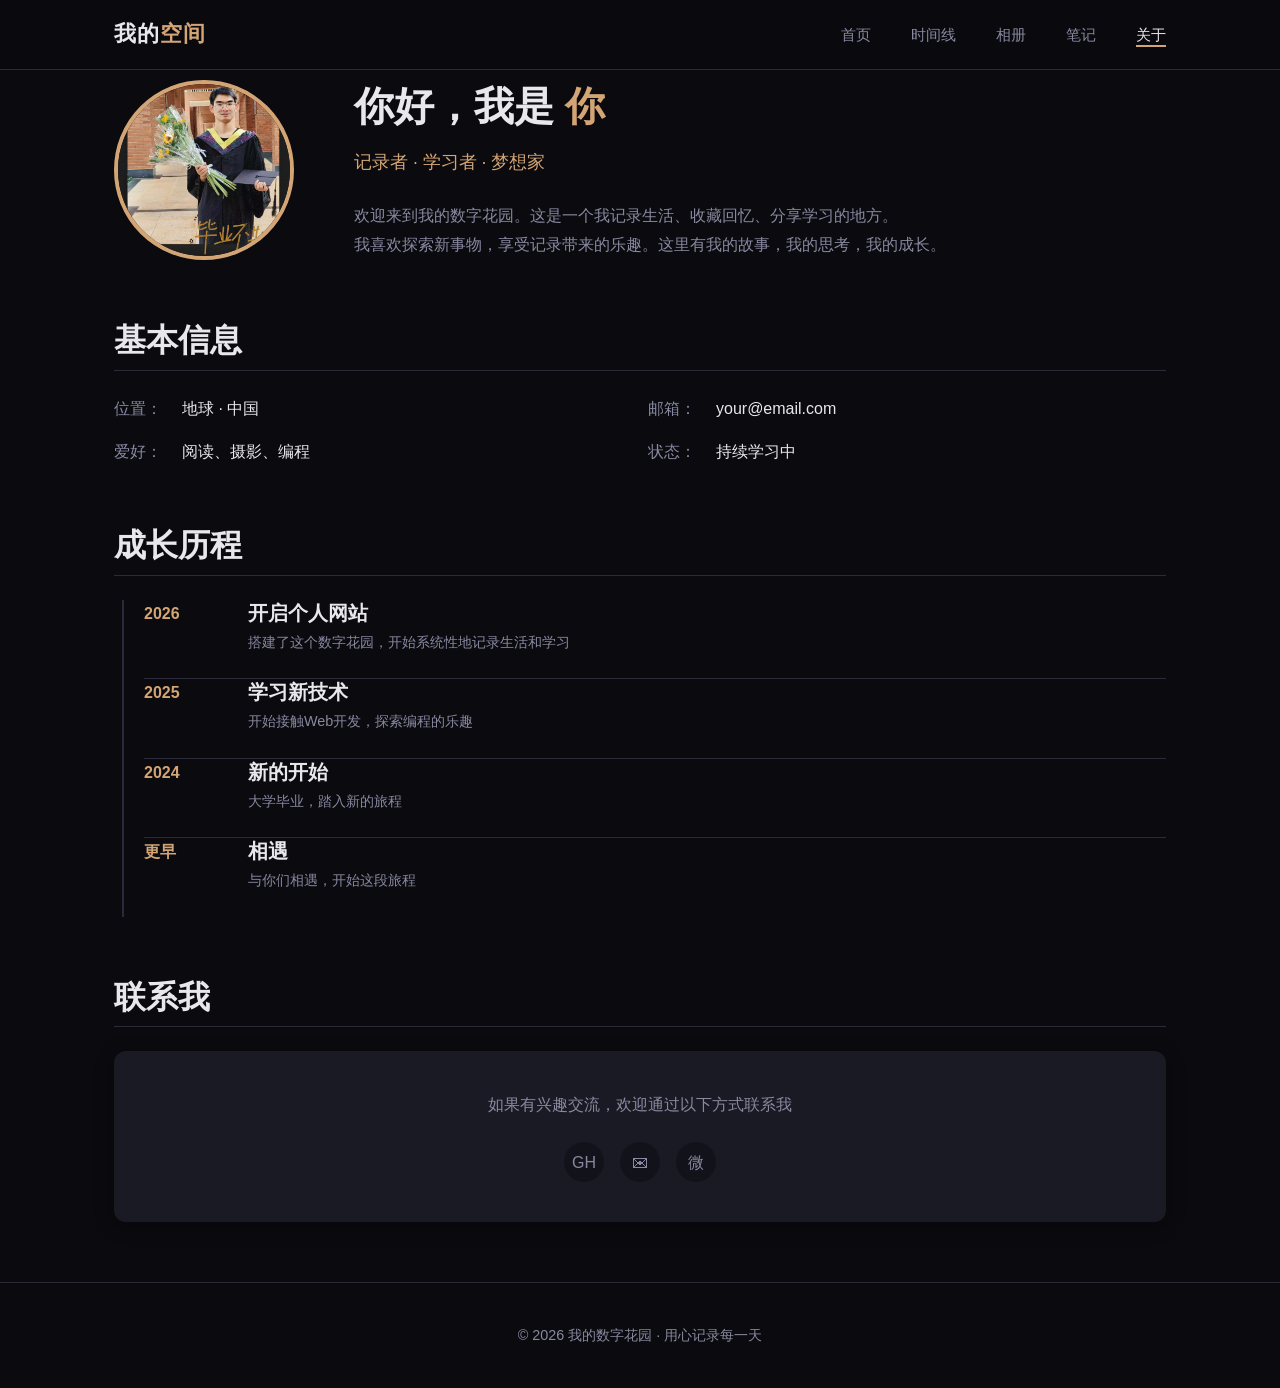
==== about.html @ 49c3e3c2 "Initial commit - personal garden website" ====
<!DOCTYPE html>
<html lang="zh-CN">
<head>
  <meta charset="UTF-8">
  <meta name="viewport" content="width=device-width, initial-scale=1.0">
  <title>关于 - 我的数字花园</title>
  <link rel="stylesheet" href="css/base.css">
  <link rel="stylesheet" href="css/components.css">
  <style>
    .about-hero {
      display: flex;
      gap: var(--spacing-xl);
      align-items: flex-start;
      margin-bottom: var(--spacing-xl);
    }
    
    .about-avatar {
      width: 180px;
      height: 180px;
      border-radius: 50%;
      object-fit: cover;
      border: 4px solid var(--color-accent);
      flex-shrink: 0;
    }
    
    .about-info h1 {
      margin-bottom: var(--spacing-sm);
    }
    
    .about-info .subtitle {
      color: var(--color-accent);
      font-size: 1.1rem;
      margin-bottom: var(--spacing-md);
    }
    
    .about-info .description {
      color: var(--color-text-muted);
      line-height: 1.8;
    }
    
    .about-section {
      margin-bottom: var(--spacing-xl);
    }
    
    .about-section h2 {
      margin-bottom: var(--spacing-md);
      padding-bottom: var(--spacing-xs);
      border-bottom: 1px solid var(--color-border);
    }
    
    .info-grid {
      display: grid;
      grid-template-columns: repeat(2, 1fr);
      gap: var(--spacing-sm);
    }
    
    .info-item {
      display: flex;
      gap: var(--spacing-xs);
    }
    
    .info-item .label {
      color: var(--color-text-muted);
      min-width: 60px;
    }
    
    .journey-item {
      display: flex;
      gap: var(--spacing-md);
      padding-bottom: var(--spacing-md);
      border-bottom: 1px solid var(--color-border);
    }
    
    .journey-item:last-child {
      border-bottom: none;
    }
    
    .journey-year {
      font-weight: 600;
      color: var(--color-accent);
      min-width: 80px;
    }
    
    .journey-content h4 {
      margin-bottom: 4px;
    }
    
    .journey-content p {
      color: var(--color-text-muted);
      font-size: 0.9rem;
    }
    
    .contact-card {
      text-align: center;
      padding: var(--spacing-lg);
    }
    
    .contact-card p {
      color: var(--color-text-muted);
      margin-bottom: var(--spacing-md);
    }
    
    @media (max-width: 768px) {
      .about-hero {
        flex-direction: column;
        align-items: center;
        text-align: center;
      }
      
      .info-grid {
        grid-template-columns: 1fr;
      }
      
      .journey-item {
        flex-direction: column;
        gap: 4px;
      }
    }
  </style>
</head>
<body>
  <nav class="nav">
    <div class="container nav-inner">
      <a href="index.html" class="nav-logo">我的<span>空间</span></a>
      <ul class="nav-links">
        <li><a href="index.html">首页</a></li>
        <li><a href="timeline.html">时间线</a></li>
        <li><a href="gallery.html">相册</a></li>
        <li><a href="notes.html">笔记</a></li>
        <li><a href="about.html">关于</a></li>
      </ul>
      <div class="nav-toggle">
        <span></span>
        <span></span>
        <span></span>
      </div>
    </div>
  </nav>

  <main class="page">
    <div class="container">
      <div class="about-hero fade-in">
        <img src="images/1.jpg" alt="头像" class="about-avatar">
        <div class="about-info">
          <h1>你好，我是 <span style="color: var(--color-accent);">你</span></h1>
          <p class="subtitle">记录者 · 学习者 · 梦想家</p>
          <p class="description">
            欢迎来到我的数字花园。这是一个我记录生活、收藏回忆、分享学习的地方。<br>
            我喜欢探索新事物，享受记录带来的乐趣。这里有我的故事，我的思考，我的成长。
          </p>
        </div>
      </div>
      
      <div class="about-section fade-in">
        <h2>基本信息</h2>
        <div class="info-grid">
          <div class="info-item">
            <span class="label">位置：</span>
            <span>地球 · 中国</span>
          </div>
          <div class="info-item">
            <span class="label">邮箱：</span>
            <span>your@email.com</span>
          </div>
          <div class="info-item">
            <span class="label">爱好：</span>
            <span>阅读、摄影、编程</span>
          </div>
          <div class="info-item">
            <span class="label">状态：</span>
            <span>持续学习中</span>
          </div>
        </div>
      </div>
      
      <div class="about-section fade-in">
        <h2>成长历程</h2>
        <div class="timeline">
          <div class="journey-item">
            <div class="journey-year">2026</div>
            <div class="journey-content">
              <h4>开启个人网站</h4>
              <p>搭建了这个数字花园，开始系统性地记录生活和学习</p>
            </div>
          </div>
          <div class="journey-item">
            <div class="journey-year">2025</div>
            <div class="journey-content">
              <h4>学习新技术</h4>
              <p>开始接触Web开发，探索编程的乐趣</p>
            </div>
          </div>
          <div class="journey-item">
            <div class="journey-year">2024</div>
            <div class="journey-content">
              <h4>新的开始</h4>
              <p>大学毕业，踏入新的旅程</p>
            </div>
          </div>
          <div class="journey-item">
            <div class="journey-year">更早</div>
            <div class="journey-content">
              <h4>相遇</h4>
              <p>与你们相遇，开始这段旅程</p>
            </div>
          </div>
        </div>
      </div>
      
      <div class="about-section fade-in">
        <h2>联系我</h2>
        <div class="card contact-card">
          <p>如果有兴趣交流，欢迎通过以下方式联系我</p>
          <div class="social-links">
            <a href="#" title="GitHub">GH</a>
            <a href="#" title="邮箱">✉</a>
            <a href="#" title="微信">微</a>
          </div>
        </div>
      </div>
    </div>
  </main>

  <footer class="footer">
    <div class="container">
      <p>© 2026 我的数字花园 · 用心记录每一天</p>
    </div>
  </footer>

  <script src="js/main.js"></script>
</body>
</html>
---- css/base.css ----
:root {
  --color-bg: #0a0a0f;
  --color-bg-secondary: #12121a;
  --color-card: #1a1a24;
  --color-card-hover: #222230;
  --color-text: #e8e8ec;
  --color-text-muted: #8888a0;
  --color-accent: #d4a574;
  --color-accent-secondary: #7eb8da;
  --color-border: #2a2a3a;
  
  --font-primary: 'Segoe UI', 'PingFang SC', sans-serif;
  --font-serif: 'Georgia', serif;
  
  --spacing-xs: 8px;
  --spacing-sm: 16px;
  --spacing-md: 24px;
  --spacing-lg: 40px;
  --spacing-xl: 60px;
  
  --radius-sm: 6px;
  --radius-md: 12px;
  --radius-lg: 20px;
  
  --shadow-card: 0 4px 20px rgba(0, 0, 0, 0.3);
  --shadow-hover: 0 8px 30px rgba(0, 0, 0, 0.4);
  
  --transition: all 0.3s ease;
}

*, *::before, *::after {
  box-sizing: border-box;
  margin: 0;
  padding: 0;
}

html {
  scroll-behavior: smooth;
}

body {
  font-family: var(--font-primary);
  background-color: var(--color-bg);
  color: var(--color-text);
  line-height: 1.7;
  min-height: 100vh;
}

a {
  color: var(--color-accent);
  text-decoration: none;
  transition: var(--transition);
}

a:hover {
  color: var(--color-text);
}

img {
  max-width: 100%;
  height: auto;
  display: block;
}

h1, h2, h3, h4, h5, h6 {
  font-weight: 600;
  line-height: 1.3;
}

h1 { font-size: 2.5rem; }
h2 { font-size: 2rem; }
h3 { font-size: 1.5rem; }
h4 { font-size: 1.25rem; }

.container {
  width: 100%;
  max-width: 1100px;
  margin: 0 auto;
  padding: 0 var(--spacing-md);
}

.page {
  min-height: 100vh;
  padding-top: 80px;
}

.section {
  padding: var(--spacing-xl) 0;
}

.fade-in {
  opacity: 0;
  transform: translateY(20px);
  transition: opacity 0.6s ease, transform 0.6s ease;
}

.fade-in.visible {
  opacity: 1;
  transform: translateY(0);
}

::-webkit-scrollbar {
  width: 8px;
}

::-webkit-scrollbar-track {
  background: var(--color-bg-secondary);
}

::-webkit-scrollbar-thumb {
  background: var(--color-border);
  border-radius: 4px;
}

::-webkit-scrollbar-thumb:hover {
  background: var(--color-accent);
}

::selection {
  background: var(--color-accent);
  color: var(--color-bg);
}

@media (max-width: 768px) {
  :root {
    --spacing-xl: 40px;
    --spacing-lg: 30px;
  }
  
  h1 { font-size: 2rem; }
  h2 { font-size: 1.75rem; }
}
---- css/components.css ----
.nav {
  position: fixed;
  top: 0;
  left: 0;
  right: 0;
  height: 70px;
  background: rgba(10, 10, 15, 0.9);
  backdrop-filter: blur(10px);
  z-index: 1000;
  border-bottom: 1px solid var(--color-border);
}

.nav-inner {
  display: flex;
  align-items: center;
  justify-content: space-between;
  height: 100%;
}

.nav-logo {
  font-size: 1.4rem;
  font-weight: 700;
  color: var(--color-text);
  letter-spacing: 1px;
}

.nav-logo span {
  color: var(--color-accent);
}

.nav-links {
  display: flex;
  gap: var(--spacing-lg);
  list-style: none;
}

.nav-links a {
  color: var(--color-text-muted);
  font-size: 0.95rem;
  position: relative;
}

.nav-links a::after {
  content: '';
  position: absolute;
  bottom: -4px;
  left: 0;
  width: 0;
  height: 2px;
  background: var(--color-accent);
  transition: width 0.3s ease;
}

.nav-links a:hover,
.nav-links a.active {
  color: var(--color-text);
}

.nav-links a:hover::after,
.nav-links a.active::after {
  width: 100%;
}

.nav-toggle {
  display: none;
  flex-direction: column;
  gap: 5px;
  cursor: pointer;
  padding: 5px;
}

.nav-toggle span {
  width: 25px;
  height: 2px;
  background: var(--color-text);
  transition: var(--transition);
}

.card {
  background: var(--color-card);
  border-radius: var(--radius-md);
  padding: var(--spacing-md);
  box-shadow: var(--shadow-card);
  transition: var(--transition);
}

.card:hover {
  background: var(--color-card-hover);
  box-shadow: var(--shadow-hover);
  transform: translateY(-3px);
}

.btn {
  display: inline-flex;
  align-items: center;
  gap: 8px;
  padding: 12px 24px;
  border-radius: var(--radius-sm);
  font-size: 0.95rem;
  font-weight: 500;
  cursor: pointer;
  transition: var(--transition);
  border: none;
}

.btn-primary {
  background: var(--color-accent);
  color: var(--color-bg);
}

.btn-primary:hover {
  background: #e0b080;
  transform: translateY(-2px);
}

.btn-secondary {
  background: transparent;
  border: 1px solid var(--color-border);
  color: var(--color-text);
}

.btn-secondary:hover {
  border-color: var(--color-accent);
  color: var(--color-accent);
}

.tag {
  display: inline-block;
  padding: 4px 12px;
  background: rgba(212, 165, 116, 0.15);
  color: var(--color-accent);
  border-radius: 20px;
  font-size: 0.8rem;
}

.tag-blue {
  background: rgba(126, 184, 218, 0.15);
  color: var(--color-accent-secondary);
}

.avatar {
  width: 120px;
  height: 120px;
  border-radius: 50%;
  object-fit: cover;
  border: 3px solid var(--color-accent);
}

.profile-card {
  text-align: center;
  padding: var(--spacing-lg);
}

.profile-card .avatar {
  margin: 0 auto var(--spacing-md);
}

.profile-card h2 {
  margin-bottom: var(--spacing-xs);
}

.profile-card .bio {
  color: var(--color-text-muted);
  margin-bottom: var(--spacing-md);
}

.social-links {
  display: flex;
  justify-content: center;
  gap: var(--spacing-sm);
}

.social-links a {
  width: 40px;
  height: 40px;
  display: flex;
  align-items: center;
  justify-content: center;
  border-radius: 50%;
  background: var(--color-bg-secondary);
  color: var(--color-text-muted);
  transition: var(--transition);
}

.social-links a:hover {
  background: var(--color-accent);
  color: var(--color-bg);
}

.grid {
  display: grid;
  gap: var(--spacing-md);
}

.grid-2 { grid-template-columns: repeat(2, 1fr); }
.grid-3 { grid-template-columns: repeat(3, 1fr); }
.grid-4 { grid-template-columns: repeat(4, 1fr); }

.timeline {
  position: relative;
  padding-left: 30px;
}

.timeline::before {
  content: '';
  position: absolute;
  left: 8px;
  top: 0;
  bottom: 0;
  width: 2px;
  background: var(--color-border);
}

.timeline-item {
  position: relative;
  padding-bottom: var(--spacing-lg);
}

.timeline-item::before {
  content: '';
  position: absolute;
  left: -26px;
  top: 5px;
  width: 12px;
  height: 12px;
  border-radius: 50%;
  background: var(--color-accent);
  border: 3px solid var(--color-bg);
}

.timeline-date {
  font-size: 0.85rem;
  color: var(--color-accent);
  margin-bottom: var(--spacing-xs);
}

.gallery-grid {
  display: grid;
  grid-template-columns: repeat(auto-fill, minmax(250px, 1fr));
  gap: var(--spacing-sm);
}

.gallery-item {
  aspect-ratio: 1;
  border-radius: var(--radius-sm);
  overflow: hidden;
  cursor: pointer;
  position: relative;
}

.gallery-item img {
  width: 100%;
  height: 100%;
  object-fit: cover;
  transition: transform 0.4s ease;
}

.gallery-item:hover img {
  transform: scale(1.1);
}

.gallery-item::after {
  content: '';
  position: absolute;
  inset: 0;
  background: linear-gradient(to top, rgba(0,0,0,0.5), transparent);
  opacity: 0;
  transition: var(--transition);
}

.gallery-item:hover::after {
  opacity: 1;
}

.lightbox {
  position: fixed;
  inset: 0;
  background: rgba(0, 0, 0, 0.95);
  z-index: 2000;
  display: none;
  align-items: center;
  justify-content: center;
  cursor: zoom-out;
}

.lightbox.active {
  display: flex;
}

.lightbox img {
  max-width: 90vw;
  max-height: 90vh;
  object-fit: contain;
}

.notes-list {
  display: flex;
  flex-direction: column;
  gap: var(--spacing-md);
}

.note-card {
  padding: var(--spacing-md);
}

.note-card h3 {
  margin-bottom: var(--spacing-xs);
}

.note-card .note-meta {
  font-size: 0.85rem;
  color: var(--color-text-muted);
  margin-bottom: var(--spacing-sm);
}

.note-card .note-excerpt {
  color: var(--color-text-muted);
  font-size: 0.95rem;
}

.footer {
  padding: var(--spacing-lg) 0;
  text-align: center;
  border-top: 1px solid var(--color-border);
  color: var(--color-text-muted);
  font-size: 0.9rem;
}

@media (max-width: 768px) {
  .nav-links {
    position: fixed;
    top: 70px;
    left: 0;
    right: 0;
    background: var(--color-bg-secondary);
    flex-direction: column;
    padding: var(--spacing-md);
    gap: var(--spacing-sm);
    transform: translateY(-100%);
    opacity: 0;
    visibility: hidden;
    transition: var(--transition);
  }
  
  .nav-links.active {
    transform: translateY(0);
    opacity: 1;
    visibility: visible;
  }
  
  .nav-toggle {
    display: flex;
  }
  
  .grid-2, .grid-3, .grid-4 {
    grid-template-columns: 1fr;
  }
}
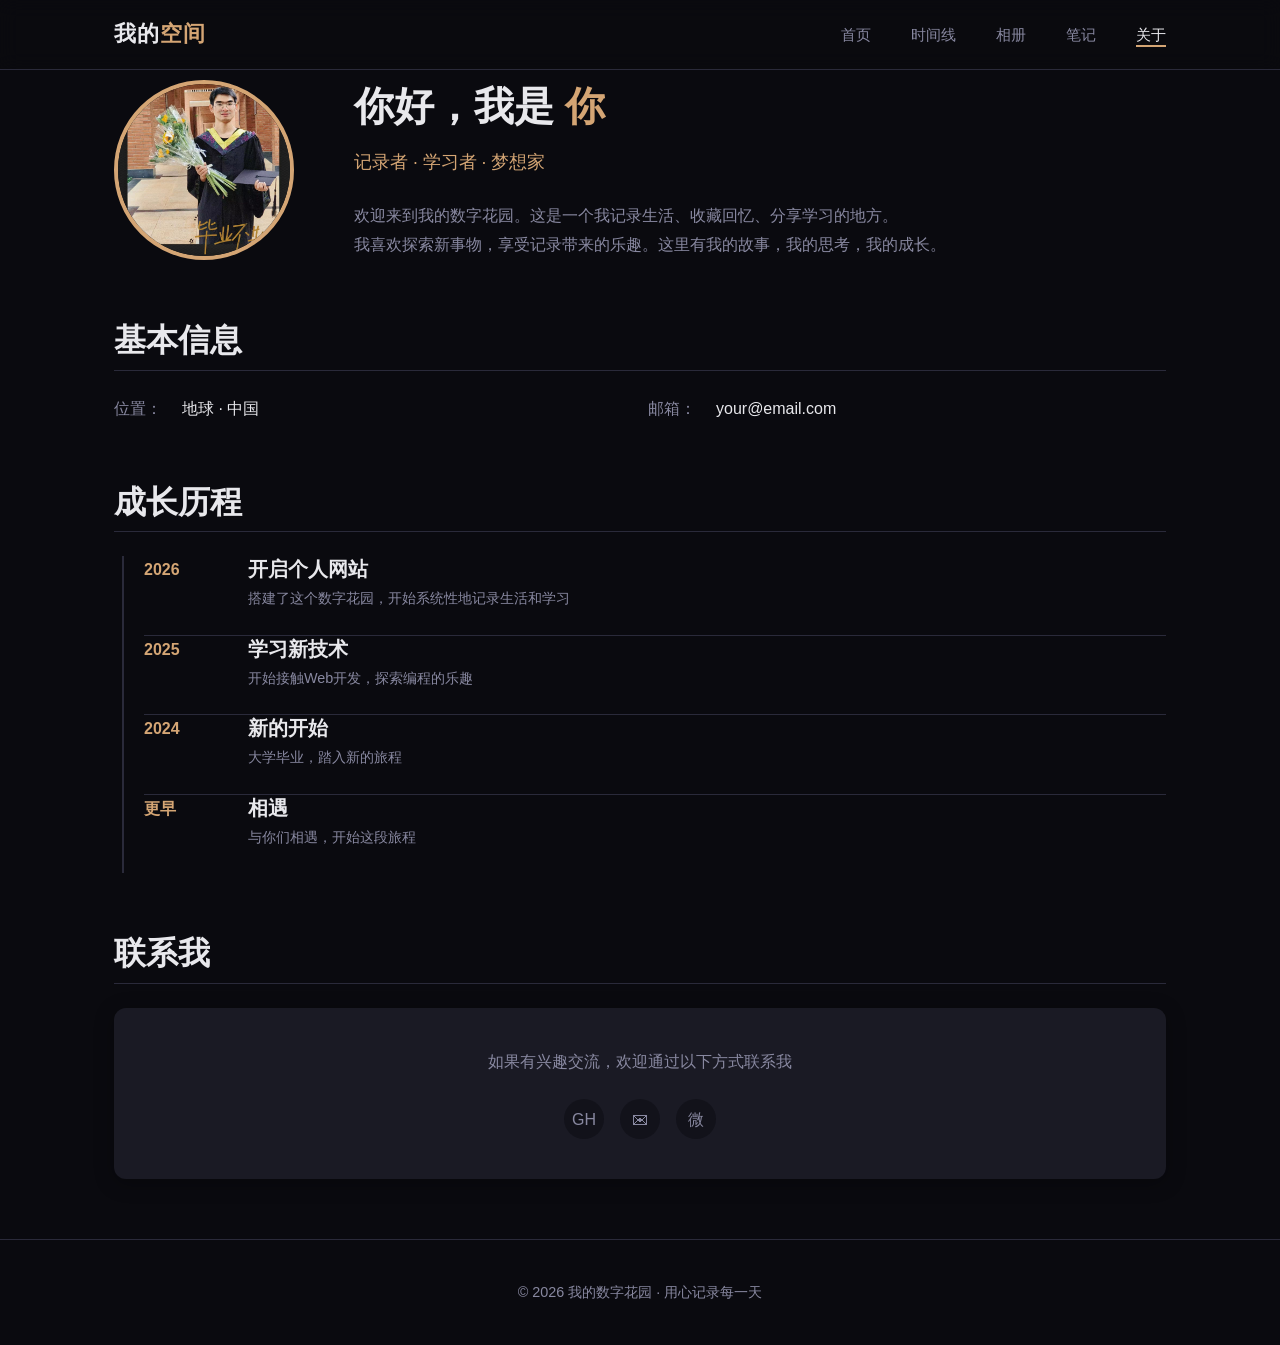
==== commit 99284dd1: "Add profile management in admin panel" ====
--- a/about.html
+++ b/about.html
@@ -140,11 +140,11 @@
   <main class="page">
     <div class="container">
       <div class="about-hero fade-in">
-        <img src="images/1.jpg" alt="头像" class="about-avatar">
+        <img id="about-avatar" src="images/1.jpg" alt="头像" class="about-avatar">
         <div class="about-info">
-          <h1>你好，我是 <span style="color: var(--color-accent);">你</span></h1>
-          <p class="subtitle">记录者 · 学习者 · 梦想家</p>
-          <p class="description">
+          <h1 id="about-name">你好，我是 <span style="color: var(--color-accent);">你</span></h1>
+          <p class="subtitle" id="about-subtitle">记录者 · 学习者 · 梦想家</p>
+          <p class="description" id="about-bio">
             欢迎来到我的数字花园。这是一个我记录生活、收藏回忆、分享学习的地方。<br>
             我喜欢探索新事物，享受记录带来的乐趣。这里有我的故事，我的思考，我的成长。
           </p>
@@ -156,19 +156,11 @@
         <div class="info-grid">
           <div class="info-item">
             <span class="label">位置：</span>
-            <span>地球 · 中国</span>
+            <span id="about-location">地球 · 中国</span>
           </div>
           <div class="info-item">
             <span class="label">邮箱：</span>
-            <span>your@email.com</span>
-          </div>
-          <div class="info-item">
-            <span class="label">爱好：</span>
-            <span>阅读、摄影、编程</span>
-          </div>
-          <div class="info-item">
-            <span class="label">状态：</span>
-            <span>持续学习中</span>
+            <span id="about-email">your@email.com</span>
           </div>
         </div>
       </div>
@@ -227,6 +219,8 @@
     </div>
   </footer>
 
+  <script src="js/supabase.js"></script>
   <script src="js/main.js"></script>
+  <script src="js/frontend.js"></script>
 </body>
 </html>
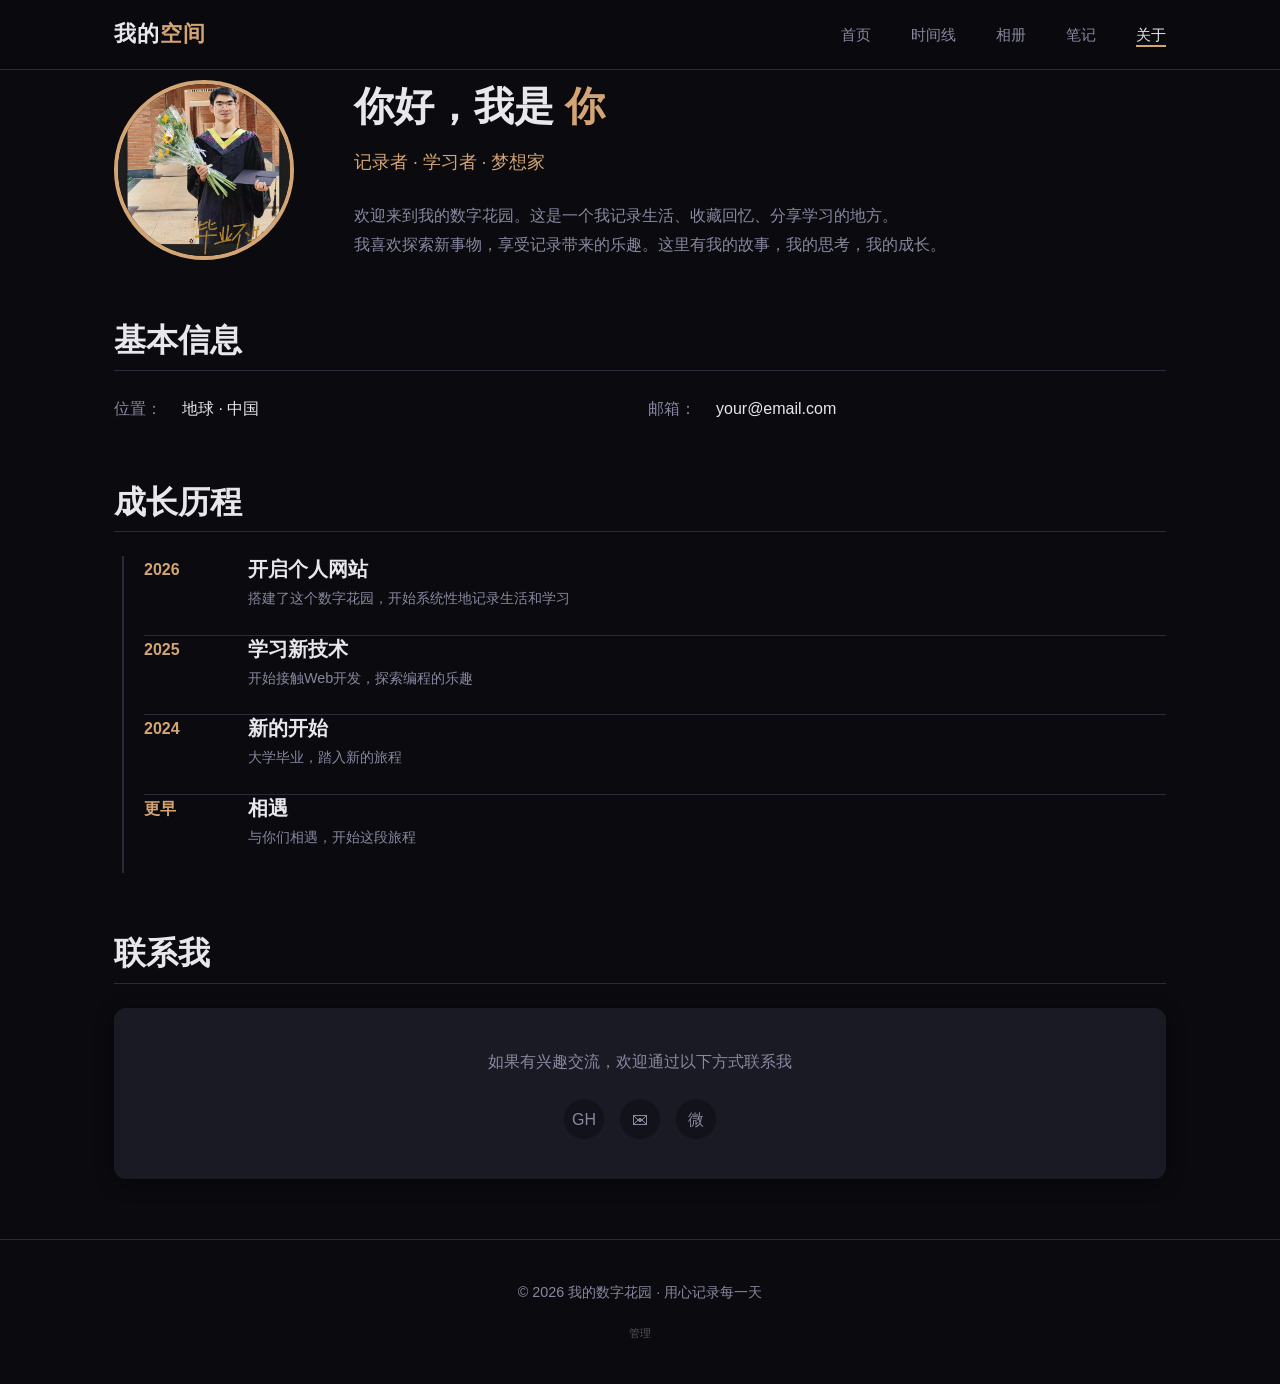
==== commit 242f4c5b: "Add journey management in backend" ====
--- a/about.html
+++ b/about.html
@@ -137,7 +137,7 @@
     </div>
   </nav>
 
-  <main class="page">
+  <main class="page" id="main-content">
     <div class="container">
       <div class="about-hero fade-in">
         <img id="about-avatar" src="images/1.jpg" alt="头像" class="about-avatar">
@@ -167,7 +167,7 @@
       
       <div class="about-section fade-in">
         <h2>成长历程</h2>
-        <div class="timeline">
+        <div class="timeline" id="journey-content">
           <div class="journey-item">
             <div class="journey-year">2026</div>
             <div class="journey-content">
@@ -222,5 +222,6 @@
   <script src="js/supabase.js"></script>
   <script src="js/main.js"></script>
   <script src="js/frontend.js"></script>
+  <script src="js/dev-entry.js"></script>
 </body>
 </html>
--- a/css/base.css
+++ b/css/base.css
@@ -99,6 +99,26 @@
   transform: translateY(0);
 }
 
+/* 加载状态 - 页面内容默认不可见，加载后显示 */
+#main-content {
+  visibility: hidden;
+}
+
+body.loaded #main-content {
+  visibility: visible;
+  transition: visibility 0.3s ease;
+}
+
+/* 后台专用 */
+#dashboard-content {
+  visibility: hidden;
+}
+
+body.loaded #dashboard-content {
+  visibility: visible;
+  transition: visibility 0.3s ease;
+}
+
 ::-webkit-scrollbar {
   width: 8px;
 }
